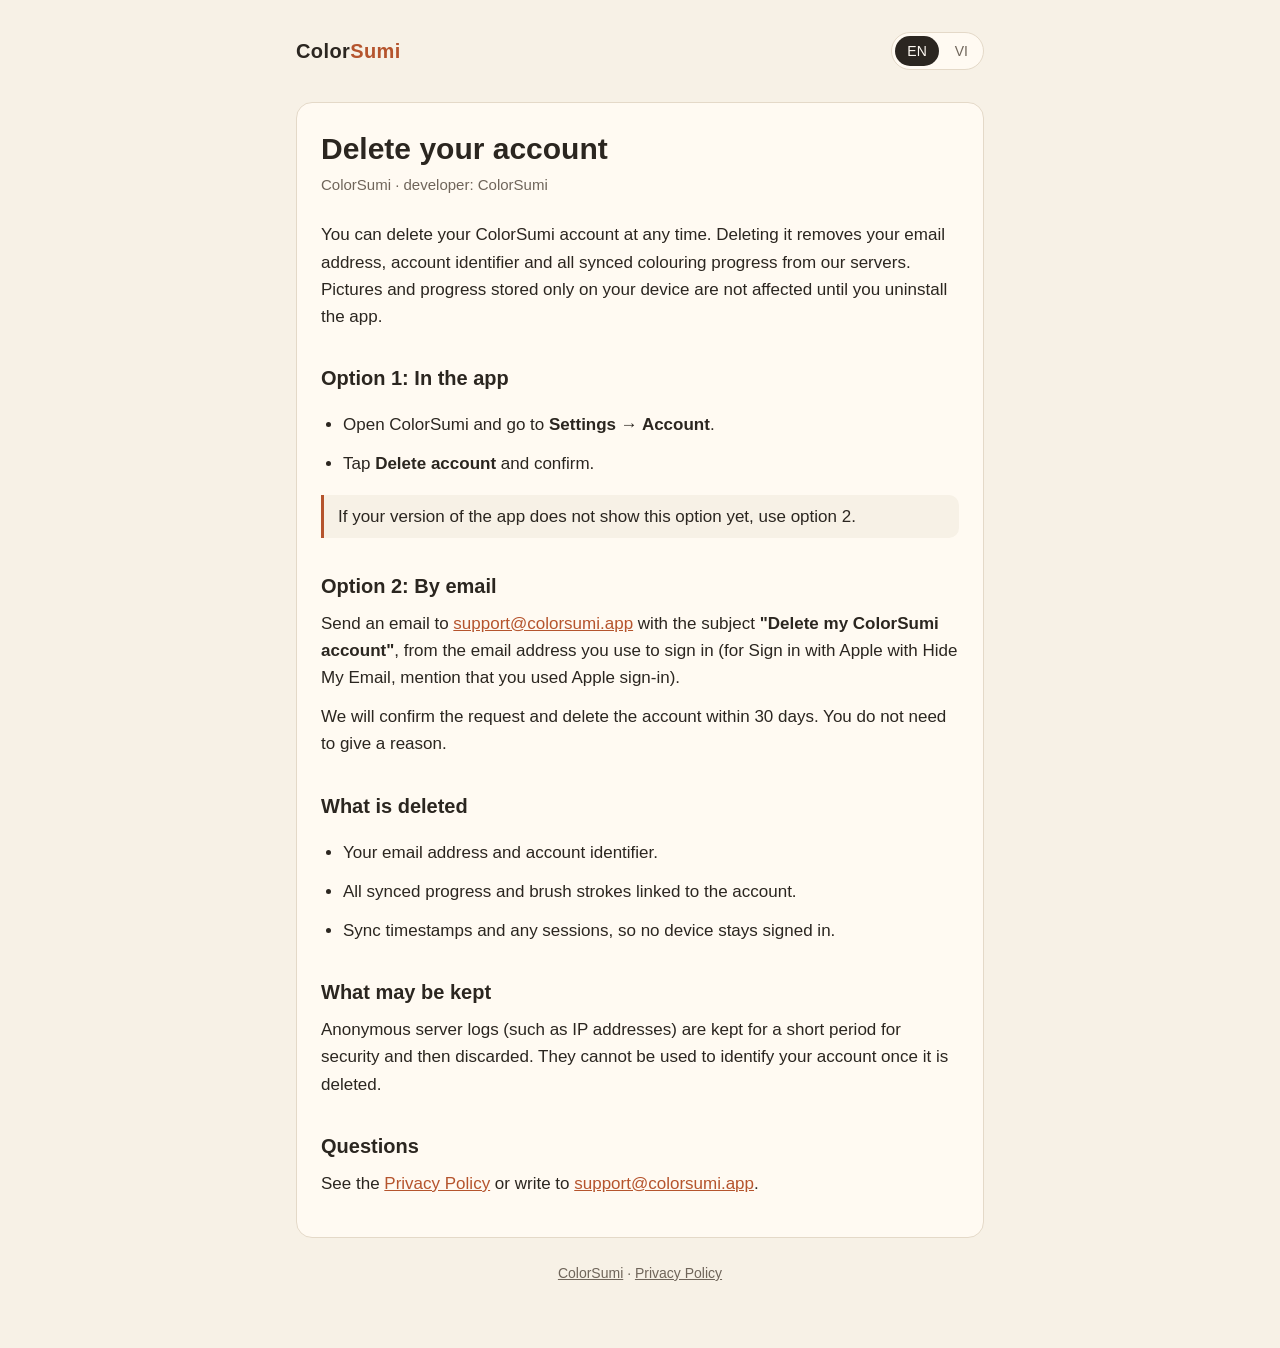
==== delete-account/index.html @ 61d95fe1 "ColorSumi site: privacy policy and account deletion pages (EN/VI)" ====
<!doctype html>
<html lang="en">
<head>
<meta charset="utf-8">
<meta name="viewport" content="width=device-width, initial-scale=1">
<title>Delete your account · ColorSumi</title>
<meta name="description" content="How to delete your ColorSumi account and the data linked to it.">
<link rel="stylesheet" href="../style.css">
<script src="../lang.js" defer></script>
</head>
<body>
<div class="wrap">
  <header>
    <a class="brand" href="../">Color<span>Sumi</span></a>
    <div class="lang" role="group" aria-label="Language">
      <button type="button" data-set="en" aria-pressed="true">EN</button>
      <button type="button" data-set="vi" aria-pressed="false">VI</button>
    </div>
  </header>

  <main>
    <article data-lang="en">
      <h1>Delete your account</h1>
      <p class="meta">ColorSumi · developer: ColorSumi</p>

      <p>You can delete your ColorSumi account at any time. Deleting it removes your email address, account identifier and all synced colouring progress from our servers. Pictures and progress stored only on your device are not affected until you uninstall the app.</p>

      <h2>Option 1: In the app</h2>
      <ul>
        <li>Open ColorSumi and go to <strong>Settings → Account</strong>.</li>
        <li>Tap <strong>Delete account</strong> and confirm.</li>
      </ul>
      <p class="note">If your version of the app does not show this option yet, use option 2.</p>

      <h2>Option 2: By email</h2>
      <p>Send an email to <a href="mailto:support@colorsumi.app?subject=Delete%20my%20ColorSumi%20account">support@colorsumi.app</a> with the subject <strong>"Delete my ColorSumi account"</strong>, from the email address you use to sign in (for Sign in with Apple with Hide My Email, mention that you used Apple sign-in).</p>
      <p>We will confirm the request and delete the account within 30 days. You do not need to give a reason.</p>

      <h2>What is deleted</h2>
      <ul>
        <li>Your email address and account identifier.</li>
        <li>All synced progress and brush strokes linked to the account.</li>
        <li>Sync timestamps and any sessions, so no device stays signed in.</li>
      </ul>

      <h2>What may be kept</h2>
      <p>Anonymous server logs (such as IP addresses) are kept for a short period for security and then discarded. They cannot be used to identify your account once it is deleted.</p>

      <h2>Questions</h2>
      <p>See the <a href="../privacy/">Privacy Policy</a> or write to <a href="mailto:support@colorsumi.app">support@colorsumi.app</a>.</p>
    </article>

    <article data-lang="vi" hidden>
      <h1>Xoá tài khoản</h1>
      <p class="meta">ColorSumi · nhà phát triển: ColorSumi</p>

      <p>Bạn có thể xoá tài khoản ColorSumi bất cứ lúc nào. Việc xoá sẽ gỡ địa chỉ email, mã định danh tài khoản và toàn bộ tiến độ tô màu đã đồng bộ khỏi máy chủ của chúng tôi. Tranh và tiến độ chỉ lưu trên thiết bị không bị ảnh hưởng cho tới khi bạn gỡ ứng dụng.</p>

      <h2>Cách 1: Trong ứng dụng</h2>
      <ul>
        <li>Mở ColorSumi, vào <strong>Cài đặt → Tài khoản</strong>.</li>
        <li>Chạm <strong>Xoá tài khoản</strong> và xác nhận.</li>
      </ul>
      <p class="note">Nếu phiên bản ứng dụng của bạn chưa có tuỳ chọn này, hãy dùng cách 2.</p>

      <h2>Cách 2: Qua email</h2>
      <p>Gửi email tới <a href="mailto:support@colorsumi.app?subject=Xo%C3%A1%20t%C3%A0i%20kho%E1%BA%A3n%20ColorSumi">support@colorsumi.app</a> với tiêu đề <strong>"Xoá tài khoản ColorSumi"</strong>, từ địa chỉ email bạn dùng để đăng nhập (nếu dùng Sign in with Apple với Ẩn email, hãy ghi rõ bạn đăng nhập bằng Apple).</p>
      <p>Chúng tôi sẽ xác nhận yêu cầu và xoá tài khoản trong vòng 30 ngày. Bạn không cần nêu lý do.</p>

      <h2>Dữ liệu được xoá</h2>
      <ul>
        <li>Địa chỉ email và mã định danh tài khoản.</li>
        <li>Toàn bộ tiến độ và nét vẽ đã đồng bộ gắn với tài khoản.</li>
        <li>Mốc thời gian đồng bộ và các phiên đăng nhập, để không thiết bị nào còn đăng nhập.</li>
      </ul>

      <h2>Dữ liệu có thể còn giữ</h2>
      <p>Nhật ký máy chủ ẩn danh (như địa chỉ IP) được giữ trong thời gian ngắn để bảo mật rồi xoá. Chúng không thể dùng để nhận diện tài khoản của bạn sau khi đã xoá.</p>

      <h2>Thắc mắc</h2>
      <p>Xem <a href="../privacy/">Chính sách quyền riêng tư</a> hoặc viết thư tới <a href="mailto:support@colorsumi.app">support@colorsumi.app</a>.</p>
    </article>
  </main>

  <footer>
    <a href="../">ColorSumi</a> · <a href="../privacy/"><span data-lang="en">Privacy Policy</span><span data-lang="vi" hidden>Chính sách quyền riêng tư</span></a>
  </footer>
</div>
</body>
</html>
---- style.css ----
:root {
  --bg: #f7f1e6;
  --paper: #fffaf2;
  --ink: #2b2620;
  --muted: #6f655a;
  --accent: #b5542d;
  --line: #e4d9c8;
}
* { box-sizing: border-box; }
html { -webkit-text-size-adjust: 100%; }
body {
  margin: 0;
  background: var(--bg);
  color: var(--ink);
  font: 17px/1.6 -apple-system, BlinkMacSystemFont, "Segoe UI", Roboto, "Helvetica Neue", Arial, sans-serif;
}
.wrap { max-width: 720px; margin: 0 auto; padding: 32px 16px 64px; }
header { display: flex; align-items: center; justify-content: space-between; gap: 16px; margin-bottom: 32px; }
header a.brand { color: var(--ink); text-decoration: none; font-weight: 700; font-size: 20px; letter-spacing: 0.02em; }
header a.brand span { color: var(--accent); }
.lang { display: flex; gap: 4px; border: 1px solid var(--line); border-radius: 999px; padding: 3px; background: var(--paper); }
.lang button {
  border: 0; background: transparent; color: var(--muted); font: inherit; font-size: 14px;
  padding: 4px 12px; border-radius: 999px; cursor: pointer;
}
.lang button[aria-pressed="true"] { background: var(--ink); color: var(--paper); }
main { background: var(--paper); border: 1px solid var(--line); border-radius: 16px; padding: 28px 24px; }
h1 { font-size: 30px; line-height: 1.2; margin: 0 0 6px; }
h2 { font-size: 20px; margin: 32px 0 8px; }
p, li { margin: 0 0 12px; }
ul { padding-left: 22px; }
.meta { color: var(--muted); font-size: 15px; margin-bottom: 24px; }
a { color: var(--accent); }
code { background: var(--bg); padding: 1px 6px; border-radius: 6px; font-size: 0.92em; }
.note { border-left: 3px solid var(--accent); padding: 8px 14px; background: var(--bg); border-radius: 0 10px 10px 0; }
footer { color: var(--muted); font-size: 14px; margin-top: 24px; text-align: center; }
footer a { color: var(--muted); }
.cards { display: grid; gap: 12px; margin-top: 24px; }
.card { display: block; border: 1px solid var(--line); border-radius: 12px; padding: 16px; text-decoration: none; color: var(--ink); background: var(--bg); }
.card strong { display: block; margin-bottom: 4px; color: var(--accent); }
[hidden] { display: none !important; }
@media (max-width: 480px) { h1 { font-size: 26px; } main { padding: 22px 16px; } }
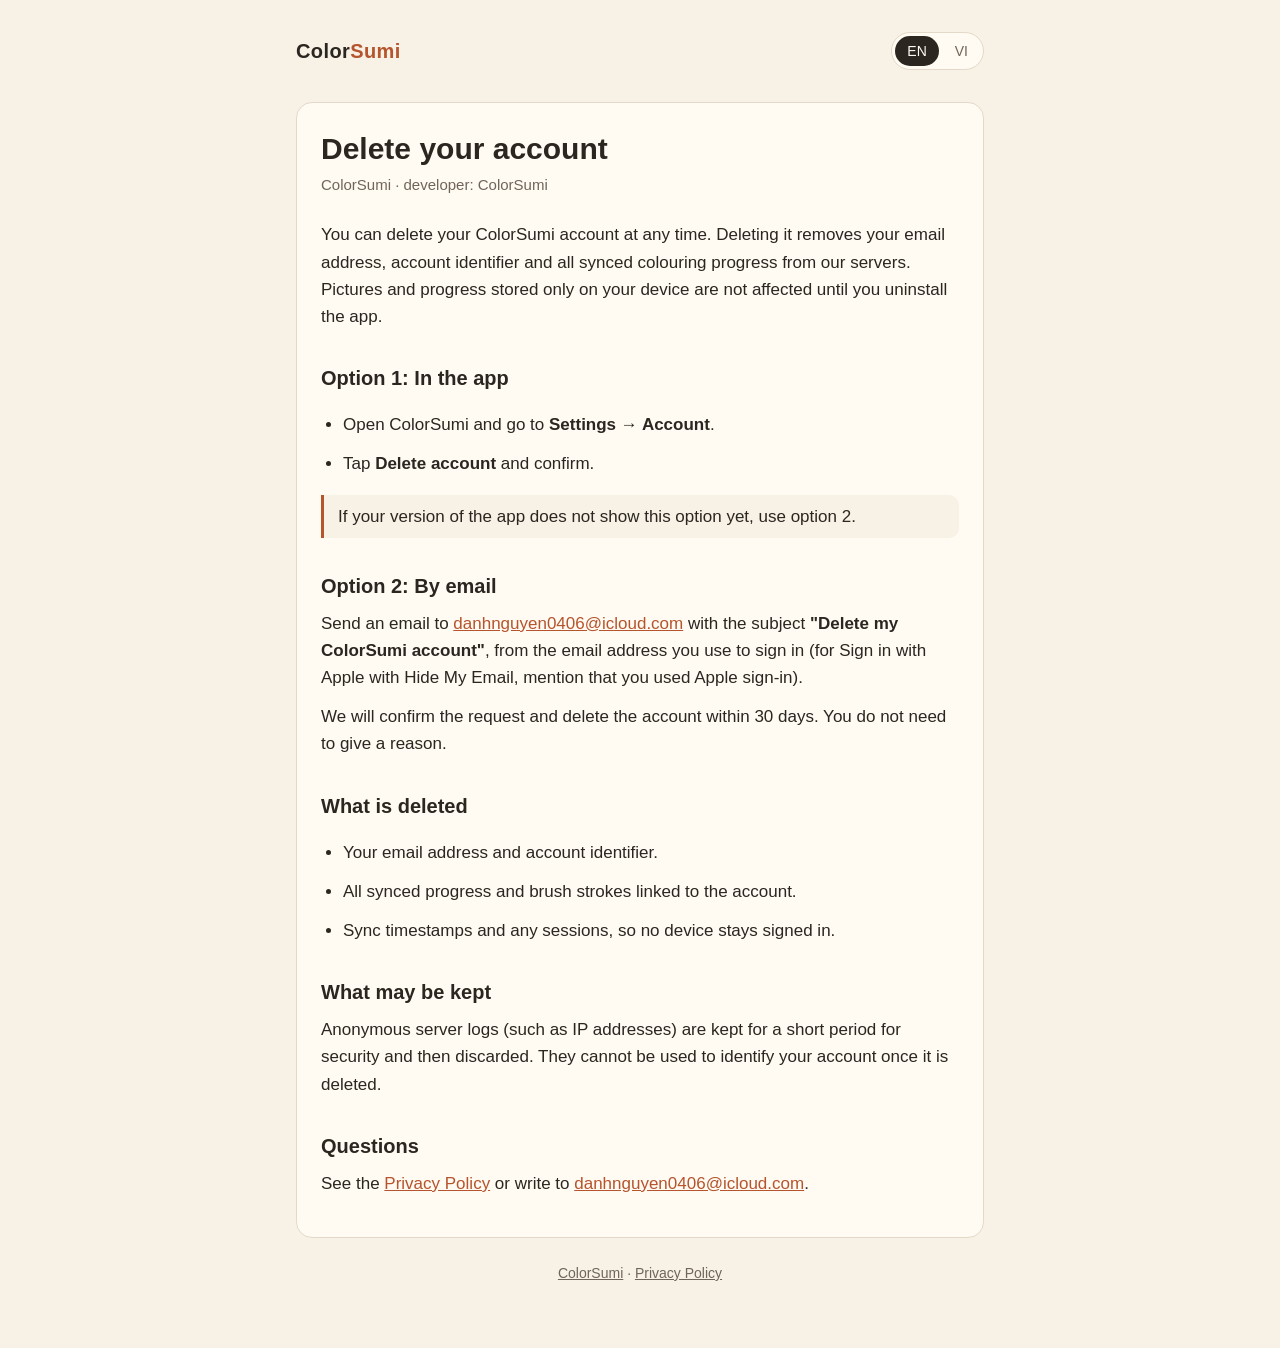
==== commit 4114e530: "Site: real support email instead of the placeholder" ====
--- a/delete-account/index.html
+++ b/delete-account/index.html
@@ -33,7 +33,7 @@
       <p class="note">If your version of the app does not show this option yet, use option 2.</p>
 
       <h2>Option 2: By email</h2>
-      <p>Send an email to <a href="mailto:support@colorsumi.app?subject=Delete%20my%20ColorSumi%20account">support@colorsumi.app</a> with the subject <strong>"Delete my ColorSumi account"</strong>, from the email address you use to sign in (for Sign in with Apple with Hide My Email, mention that you used Apple sign-in).</p>
+      <p>Send an email to <a href="mailto:danhnguyen0406@icloud.com?subject=Delete%20my%20ColorSumi%20account">danhnguyen0406@icloud.com</a> with the subject <strong>"Delete my ColorSumi account"</strong>, from the email address you use to sign in (for Sign in with Apple with Hide My Email, mention that you used Apple sign-in).</p>
       <p>We will confirm the request and delete the account within 30 days. You do not need to give a reason.</p>
 
       <h2>What is deleted</h2>
@@ -47,7 +47,7 @@
       <p>Anonymous server logs (such as IP addresses) are kept for a short period for security and then discarded. They cannot be used to identify your account once it is deleted.</p>
 
       <h2>Questions</h2>
-      <p>See the <a href="../privacy/">Privacy Policy</a> or write to <a href="mailto:support@colorsumi.app">support@colorsumi.app</a>.</p>
+      <p>See the <a href="../privacy/">Privacy Policy</a> or write to <a href="mailto:danhnguyen0406@icloud.com">danhnguyen0406@icloud.com</a>.</p>
     </article>
 
     <article data-lang="vi" hidden>
@@ -64,7 +64,7 @@
       <p class="note">Nếu phiên bản ứng dụng của bạn chưa có tuỳ chọn này, hãy dùng cách 2.</p>
 
       <h2>Cách 2: Qua email</h2>
-      <p>Gửi email tới <a href="mailto:support@colorsumi.app?subject=Xo%C3%A1%20t%C3%A0i%20kho%E1%BA%A3n%20ColorSumi">support@colorsumi.app</a> với tiêu đề <strong>"Xoá tài khoản ColorSumi"</strong>, từ địa chỉ email bạn dùng để đăng nhập (nếu dùng Sign in with Apple với Ẩn email, hãy ghi rõ bạn đăng nhập bằng Apple).</p>
+      <p>Gửi email tới <a href="mailto:danhnguyen0406@icloud.com?subject=Xo%C3%A1%20t%C3%A0i%20kho%E1%BA%A3n%20ColorSumi">danhnguyen0406@icloud.com</a> với tiêu đề <strong>"Xoá tài khoản ColorSumi"</strong>, từ địa chỉ email bạn dùng để đăng nhập (nếu dùng Sign in with Apple với Ẩn email, hãy ghi rõ bạn đăng nhập bằng Apple).</p>
       <p>Chúng tôi sẽ xác nhận yêu cầu và xoá tài khoản trong vòng 30 ngày. Bạn không cần nêu lý do.</p>
 
       <h2>Dữ liệu được xoá</h2>
@@ -78,7 +78,7 @@
       <p>Nhật ký máy chủ ẩn danh (như địa chỉ IP) được giữ trong thời gian ngắn để bảo mật rồi xoá. Chúng không thể dùng để nhận diện tài khoản của bạn sau khi đã xoá.</p>
 
       <h2>Thắc mắc</h2>
-      <p>Xem <a href="../privacy/">Chính sách quyền riêng tư</a> hoặc viết thư tới <a href="mailto:support@colorsumi.app">support@colorsumi.app</a>.</p>
+      <p>Xem <a href="../privacy/">Chính sách quyền riêng tư</a> hoặc viết thư tới <a href="mailto:danhnguyen0406@icloud.com">danhnguyen0406@icloud.com</a>.</p>
     </article>
   </main>
 
